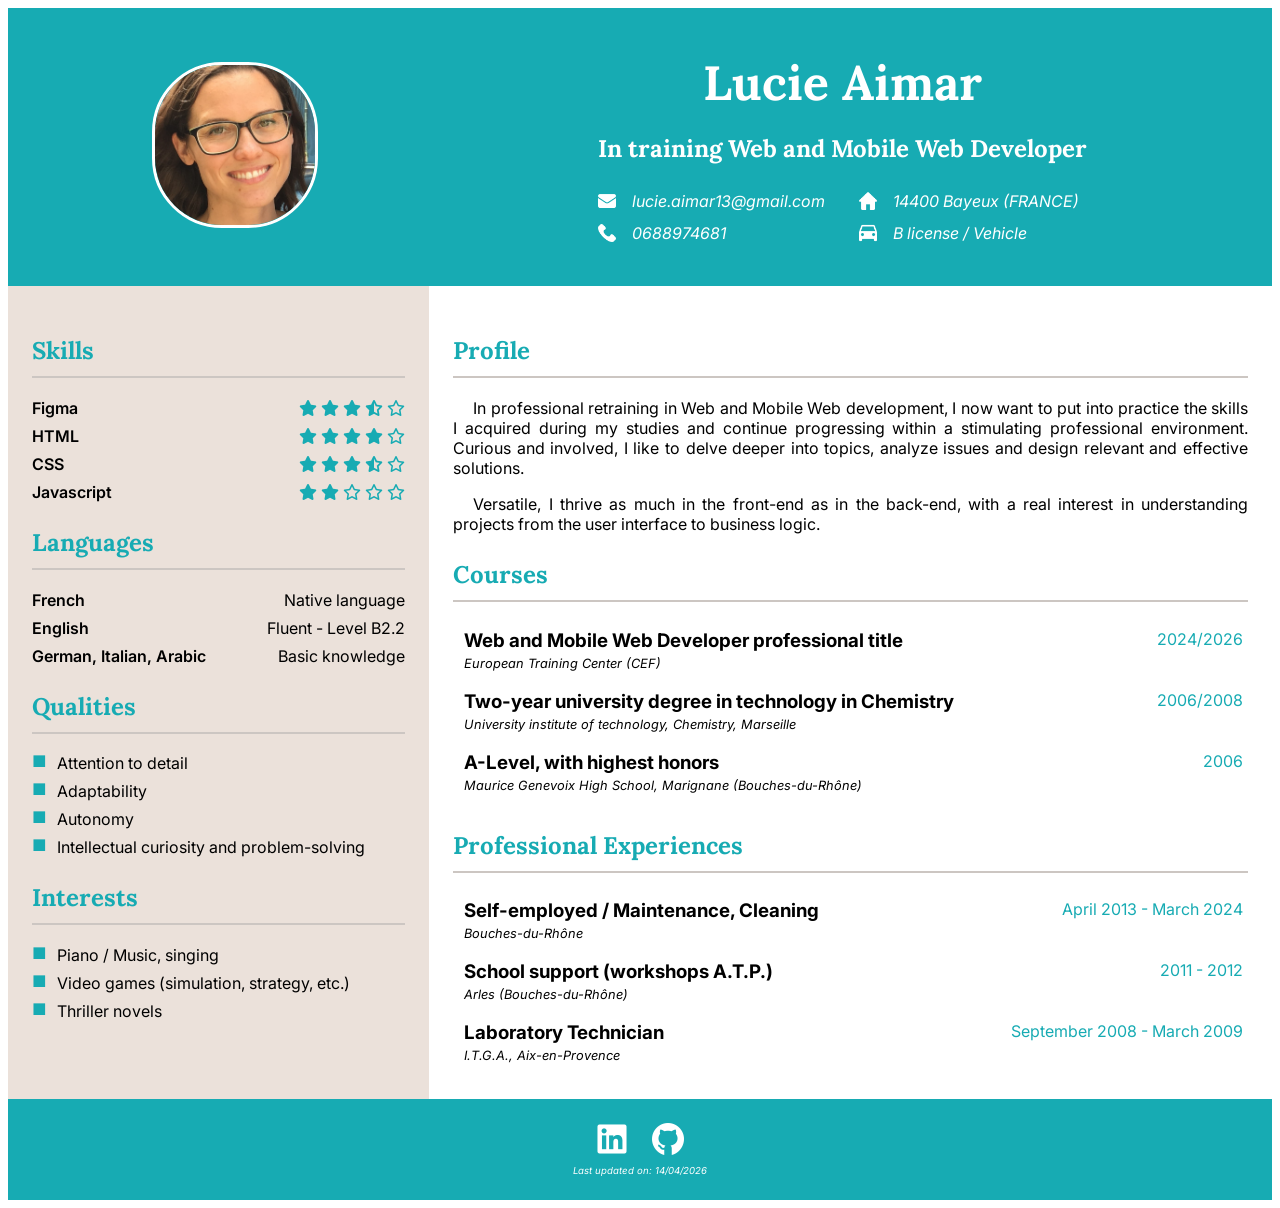
==== CV-EN/index.html @ a99bba57 "english version ok, home page with language selection ok, css adjusted (gap in aside section), image" ====
<!DOCTYPE html>
<html lang="en">
    <head>
        <meta charset="UTF-8">
        <meta name="viewport" content="width=device-width, initial-scale=1.0">
        <title>Curriculum Vitae Lucie Aimar</title>
        <link rel="stylesheet" href="../assets/css/style.css">
        <link rel="stylesheet" href="https://cdnjs.cloudflare.com/ajax/libs/font-awesome/6.5.0/css/all.min.css">
    </head>
    <body class="cv">
        <header class="cv-header">
            <a href="../assets/images/portrait.jpg" target="_blank">
                <img class="profile-picture" src="../assets/images/portrait.jpg" alt="portrait of Lucie Aimar">
            </a>
            <address class="cv-address">
                <h1>Lucie Aimar</h1>
                <h2>In training Web and Mobile Web Developer</h2>
                <div class="mail">
                    <img src="../assets/images/email.png" alt="" aria-hidden="true">
                    <a href="mailto:janedoe@gmail.com" aria-label="Send an email to Lucie Aimar">lucie.aimar13@gmail.com</a>
                </div>
                <div class="address">
                    <img src="../assets/images/home.png" alt="" aria-hidden="true">
                    <a href="https://maps.app.goo.gl/pgrXz6GzJE83Pug97" aria-label="Lucie Aimar's address" target="_blank">14400 Bayeux (FRANCE)</a>
                </div>
                <div class="phone">
                    <img src="../assets/images/phone.png" alt="" aria-hidden="true">
                    <a href="tel:0606060606" aria-label="Call Lucie Aimar">0688974681</a>
                </div>
                <div class="car-info">
                    <img src="../assets/images/car.png" alt="" aria-hidden="true">
                    <span>B license / Vehicle</span>
                </div>
            </address>
        </header>

        <aside class="cv-sidebar">

            <h2>Skills</h2>
            <div class="skills">
                <div class="skill-item">
                    <span class="skill-name">Figma</span>
                    <span class="skill-level">
                        <i class="fa-solid fa-star"></i>
                        <i class="fa-solid fa-star"></i>
                        <i class="fa-solid fa-star"></i>
                        <i class="fa-solid fa-star-half-stroke"></i>
                        <i class="fa-regular fa-star"></i>
                    </span>
                </div>
                <div class="skill-item">
                    <span class="skill-name">HTML</span>
                    <span class="skill-level">
                        <i class="fa-solid fa-star"></i>
                        <i class="fa-solid fa-star"></i>
                        <i class="fa-solid fa-star"></i>
                        <i class="fa-solid fa-star"></i>
                        <i class="fa-regular fa-star"></i>
                    </span>
                </div>
                <div class="skill-item">
                    <span class="skill-name">CSS</span>
                    <span class="skill-level">
                        <i class="fa-solid fa-star"></i>
                        <i class="fa-solid fa-star"></i>
                        <i class="fa-solid fa-star"></i>
                        <i class="fa-solid fa-star-half-stroke"></i>
                        <i class="fa-regular fa-star"></i>
                    </span>
                </div>
                <div class="skill-item">
                    <span class="skill-name">Javascript</span>
                    <span class="skill-level">
                        <i class="fa-solid fa-star"></i>
                        <i class="fa-solid fa-star"></i>
                        <i class="fa-regular fa-star"></i>
                        <i class="fa-regular fa-star"></i>
                        <i class="fa-regular fa-star"></i>
                    </span>
                </div>
            </div>

            <h2>Languages</h2>
            <div class="languages">
                <div class="language-item">
                    <span class="language-name">French</span>
                    <span class="language-level">Native language</span>
                </div>
                <div class="language-item">
                    <span class="language-name">English</span>
                    <span class="language-level">Fluent - Level B2.2</span>
                </div>
                <div class="language-item">
                    <span class="language-name">German, Italian, Arabic</span>
                    <span class="language-level">Basic knowledge</span>
                </div>
            </div>

            <h2>Qualities</h2>
            <div class="qualities">
                <ul class="qualities-list">
                    <li>Attention to detail</li>
                    <li>Adaptability</li>
                    <li>Autonomy</li>
                    <li>Intellectual curiosity and problem-solving</li>
                </ul>
            </div>

            <h2>Interests</h2>
            <div class="interests">
                <ul class="interests-list">
                    <li>Piano / Music, singing</li>
                    <li>Video games (simulation, strategy, etc.)</li>
                    <li>Thriller novels</li>
                </ul>
            </div>
        </aside>
        <main class="cv-main">
            <h2>Profile</h2>
            <p>
            In professional retraining in Web and Mobile Web development, I now want to put into practice the skills I acquired during my studies and continue progressing within a stimulating professional environment.
            Curious and involved, I like to delve deeper into topics, analyze issues and design relevant and effective solutions.
            </p>
            <p>
            Versatile, I thrive as much in the front-end as in the back-end, with a real interest in understanding projects from the user interface to business logic.
            </p>
            <section class="courses">
                <h2>Courses</h2>
                <article class="course-item">
                    <h3>Web and Mobile Web Developer professional title</h3>
                    <time>2024/2026</time>
                    <span class="place">European Training Center (CEF)</span>
                </article>
                <article class="course-item">
                    <h3>Two-year university degree in technology in Chemistry</h3>
                    <time>2006/2008</time>
                    <span class="place">University institute of technology, Chemistry, Marseille</span>
                </article>
                <article class="course-item">
                    <h3>A-Level, with highest honors</h3>
                    <time>2006</time>
                    <span class="place">Maurice Genevoix High School, Marignane (Bouches-du-Rhône)</span> 
                </article>
            </section>
            <section class="work-experiences">
                <h2>Professional Experiences</h2>
                <article class="experience-item">
                    <h3>Self-employed / Maintenance, Cleaning</h3>
                    <time>April 2013 - March 2024</time>
                    <span class="place">Bouches-du-Rhône</span>
                </article>
                <article class="experience-item">
                    <h3>School support (workshops A.T.P.)</h3>
                    <time>2011 - 2012</time>
                    <span class="place">Arles (Bouches-du-Rhône)</span>
                </article>
                <article class="experience-item">
                    <h3>Laboratory Technician</h3>
                    <time>September 2008 - March 2009</time>
                    <span class="place">I.T.G.A., Aix-en-Provence</span>
                </article>
            </section> 
        </main>
        <footer class="cv-footer">
            <div class="social-links">
                <a 
                    href="https://www.linkedin.com/in/lucie-aimar-314379104/" 
                    aria-label="Lucie Aimar’s LinkedIn profile" 
                    target="_blank" 
                    rel="noopener noreferrer"
                >
                    <img 
                        class="social-icon" 
                        src="../assets/images/linkedin-logo.png" 
                        alt="" 
                        aria-hidden="true"
                    >
                </a>
                <a 
                    href="https://github.com/Lutch-1314" 
                    aria-label="Lucie Aimar’s GitHub profile" 
                    target="_blank" 
                    rel="noopener noreferrer"
                >
                    <img 
                        class="social-icon"
                        src="../assets/images/github-logo.png"
                        alt=""
                        aria-hidden="true"
                    >
                </a>
            </div>
            <div class="footer-meta">
                <span class="cv-date">Last updated on: <time datetime="2026-04-14">14/04/2026</time></span> 
            </div>
        </footer>
    </body>
</html>
---- assets/css/style.css ----
@import url("https://fonts.googleapis.com/css2?family=Inter:ital,opsz,wght@0,14..32,100..900;1,14..32,100..900&family=Lora:ital,wght@0,400..700;1,400..700&display=swap");

body {
  font-family: "Inter", sans-serif;
  font-size: 1em;
}

.profile-picture {
  width: 160px;
  height: 160px;
  object-fit: cover;
  border: 3px solid #ffffff;
  border-radius: 70px;
}

.profile-picture:hover {
  cursor: zoom-in;
}

.cv-header {
  display: grid;
  grid-template-columns: 1fr 2fr;
  align-items: center;
  justify-items: center;
  background-color: #17abb3;
  color: #ffffff;
  height: 230px;
}

.cv-header > a {
  justify-self: center;
}

a {
  text-decoration: none;
  color: #ffffff;
}

a:focus-visible {
  outline: 3px solid #ffffff;
  outline-offset: 4px;
}

.cv-address {
  display: grid;
  grid-template-columns: 1fr 1fr;
  column-gap: 2rem;
  row-gap: 0.75rem;
  justify-items: start;
  font-style: normal;
}

.cv-address h1,
.cv-address h2 {
  grid-column: 1 / -1;
  text-align: center;
  justify-self: stretch;
}

.cv-address img {
  width: 18px;
  height: 18px;
  object-fit: contain;
}

.cv-address a,
.cv-address span {
  font-style: italic;
}

.cv-address > div {
  display: flex;
  align-items: center;
  gap: 1rem;
}

h1 {
  font-family: "Lora";
  font-size: 3em;
  margin: 0;
}

h2 {
  font-family: "Lora";
  color: #17abb3;
  font-size: 1.5em;
  padding-top: 5px;
  padding-bottom: 10px;
  border-bottom: 2px solid #ccc6c2;
}

.cv-header h2 {
  color: #ffffff;
  border-bottom: none;
  margin: 0;
  width: 100%;
  padding-top: 8px;
  padding-bottom: 15px;
}

.cv {
  display: grid;
  grid-template-rows: auto 1fr auto;
  grid-template-columns: 1fr 2fr;
  grid-template-areas:
    "header header"
    "aside  main"
    "footer footer";
}

.cv-header {
  grid-area: header;
}

.cv-sidebar {
  grid-area: aside;
  background-color: #ebe1da;
}

.cv-main {
  grid-area: main;
}

.cv-footer {
  grid-area: footer;
}

.cv-header,
.cv-sidebar,
.cv-main,
.cv-footer {
  padding: 1.5rem;
}

.skill-level {
  color: #17abb3;
}

.skill-item,
.language-item {
  display: flex;
  justify-content: space-between;
}

.skill-name,
.language-name {
  font-weight: 600;
}

ul {
  padding-left: 0px;
}

li {
  list-style: none;
}

ul li {
  display: flex;
  align-items: flex-start;
}

ul li::before {
  content: "\0025A0";
  color: #17abb3;
  margin-right: 10px;
  margin-top: -0.16em;
  flex-shrink: 0;
}

p {
  text-indent: 20px;
  text-align: justify;
}

article > time {
  color: #17abb3;
  text-align: right;
}

.place {
  font-style: italic;
  font-size: 0.8em;
  width: 100%;
  margin-bottom: 12px;
}

.course-item,
.experience-item {
  display: grid;
  grid-template-columns: 1fr auto;
  row-gap: 0.25rem;
  padding: 7px 5px 0 7px;
  border-left: 4px solid transparent;
  box-sizing: border-box;
}

.course-item h3,
.experience-item h3 {
  margin: 0;
}

.course-item .place,
.experience-item .place {
  grid-column: 1 / -1;
}

.course-item time,
.experience-item time {
  justify-self: end;
  white-space: nowrap;
}

.course-item:hover,
.experience-item:hover {
  background-color: #ebe1da;
  border-left: 4px solid #17abb3;
}

.skills,
.languages,
.qualities-list,
.interests-list {
  display: flex;
  flex-direction: column;
  gap: 0.5rem;
}

.cv-footer {
  background-color: #17abb3;
  color: #ffffff;
  font-size: 0.6em;
  font-style: italic;
  display: flex;
  flex-direction: column;
  align-items: center;
  gap: 0.5rem;
}

.social-links {
  display: flex;
  justify-content: center;
  gap: 1.5rem;
}

.social-icon {
  width: 32px;
  height: 32px;
  object-fit: contain;
}

.social-icon:hover {
  opacity: 0.7;
}

@media (max-width: 768px) {
  .cv {
    grid-template-columns: 1fr;
    grid-template-areas:
      "header"
      "main"
      "aside"
      "footer";
  }

  .cv-header {
    grid-template-columns: 1fr;
    height: auto;
    text-align: center;
    row-gap: 1rem;
  }

  .profile-picture {
    width: 120px;
    height: 120px;
    margin: 0 auto;
  }

  .cv-address {
    grid-template-columns: 1fr;
    justify-items: center;
    text-align: center;
  }

  .cv-address > div {
    justify-content: center;
  }

  h1 {
    font-size: 2.2em;
  }

  h2 {
    font-size: 1.2em;
  }

  .cv-header,
  .cv-sidebar,
  .cv-main,
  .cv-footer {
    padding: 1rem;
  }
}

@media (min-width: 769px) and (max-width: 1024px) {
  .cv {
    grid-template-columns: 1.2fr 2fr;
  }

  .cv-header {
    grid-template-columns: 180px 1fr;
    height: auto;
    row-gap: 1rem;
  }

  .profile-picture {
    width: 140px;
    height: 140px;
  }

  .cv-address {
    column-gap: 1.5rem;
    row-gap: 0.6rem;
  }

  h1 {
    font-size: 2.5em;
  }

  h2 {
    font-size: 1.3em;
  }

  .cv-sidebar {
    padding: 1.25rem;
  }

  .cv-main {
    padding: 1.25rem;
  }

  .cv-footer {
    font-size: 0.7em;
  }
}
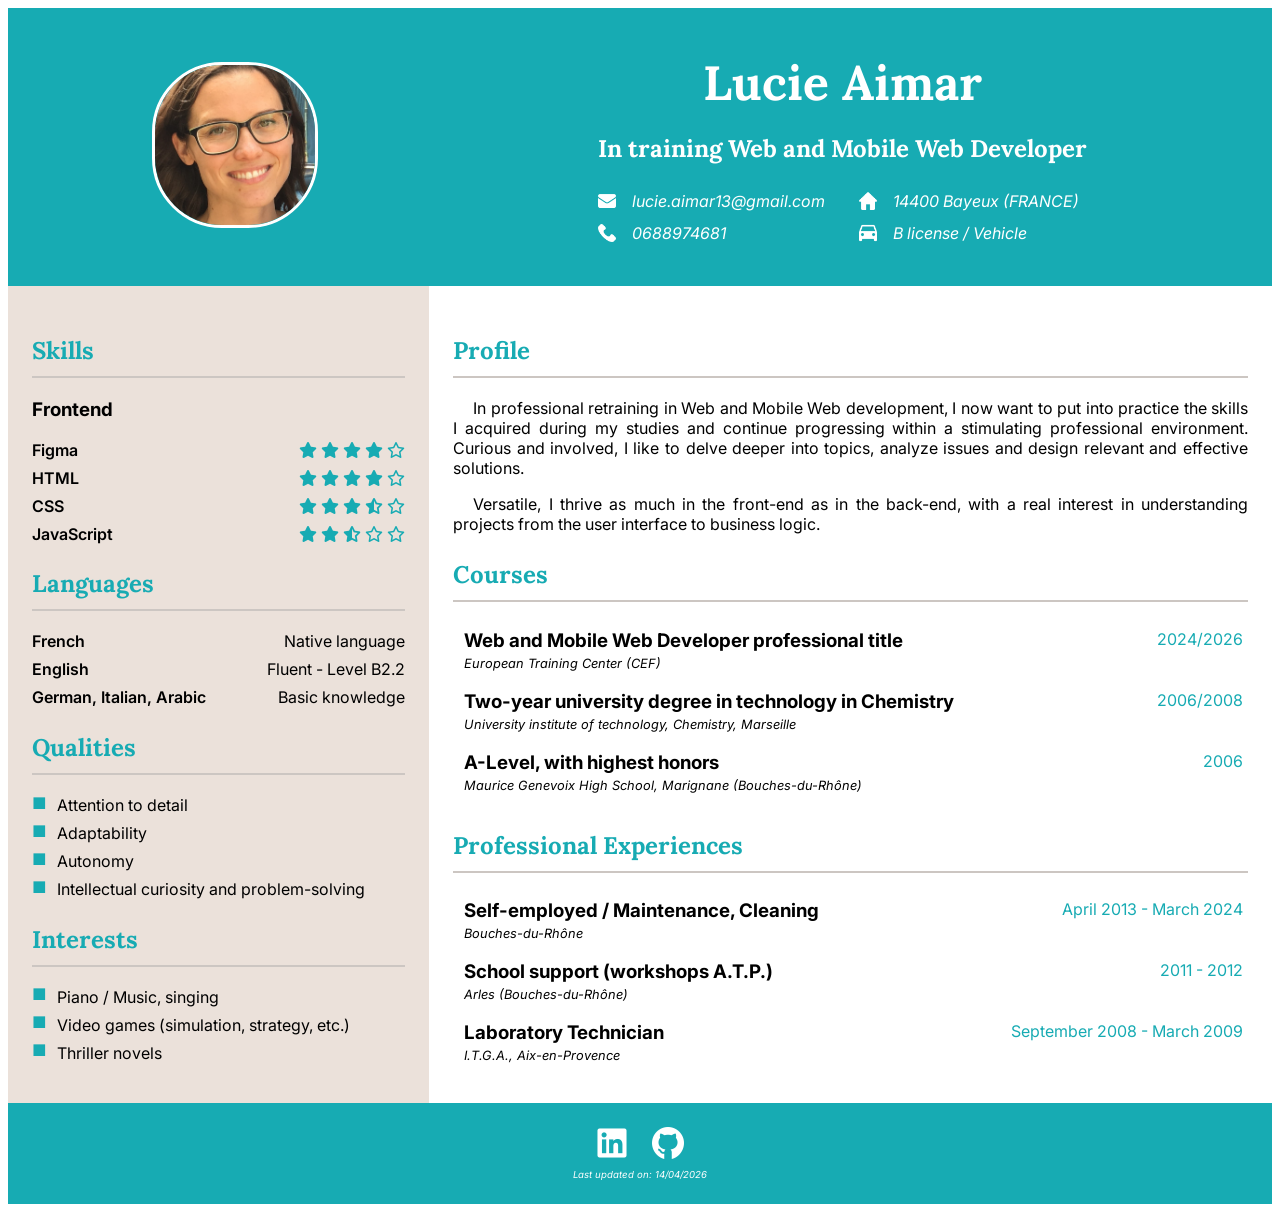
==== commit fe67af46: "layout edited, format code" ====
--- a/CV-EN/index.html
+++ b/CV-EN/index.html
@@ -1,198 +1,226 @@
-<!DOCTYPE html>
+<!doctype html>
 <html lang="en">
-    <head>
-        <meta charset="UTF-8">
-        <meta name="viewport" content="width=device-width, initial-scale=1.0">
-        <title>Curriculum Vitae Lucie Aimar</title>
-        <link rel="stylesheet" href="../assets/css/style.css">
-        <link rel="stylesheet" href="https://cdnjs.cloudflare.com/ajax/libs/font-awesome/6.5.0/css/all.min.css">
-    </head>
-    <body class="cv">
-        <header class="cv-header">
-            <a href="../assets/images/portrait.jpg" target="_blank">
-                <img class="profile-picture" src="../assets/images/portrait.jpg" alt="portrait of Lucie Aimar">
-            </a>
-            <address class="cv-address">
-                <h1>Lucie Aimar</h1>
-                <h2>In training Web and Mobile Web Developer</h2>
-                <div class="mail">
-                    <img src="../assets/images/email.png" alt="" aria-hidden="true">
-                    <a href="mailto:janedoe@gmail.com" aria-label="Send an email to Lucie Aimar">lucie.aimar13@gmail.com</a>
-                </div>
-                <div class="address">
-                    <img src="../assets/images/home.png" alt="" aria-hidden="true">
-                    <a href="https://maps.app.goo.gl/pgrXz6GzJE83Pug97" aria-label="Lucie Aimar's address" target="_blank">14400 Bayeux (FRANCE)</a>
-                </div>
-                <div class="phone">
-                    <img src="../assets/images/phone.png" alt="" aria-hidden="true">
-                    <a href="tel:0606060606" aria-label="Call Lucie Aimar">0688974681</a>
-                </div>
-                <div class="car-info">
-                    <img src="../assets/images/car.png" alt="" aria-hidden="true">
-                    <span>B license / Vehicle</span>
-                </div>
-            </address>
-        </header>
-
-        <aside class="cv-sidebar">
-
-            <h2>Skills</h2>
-            <div class="skills">
-                <div class="skill-item">
-                    <span class="skill-name">Figma</span>
-                    <span class="skill-level">
-                        <i class="fa-solid fa-star"></i>
-                        <i class="fa-solid fa-star"></i>
-                        <i class="fa-solid fa-star"></i>
-                        <i class="fa-solid fa-star-half-stroke"></i>
-                        <i class="fa-regular fa-star"></i>
-                    </span>
-                </div>
-                <div class="skill-item">
-                    <span class="skill-name">HTML</span>
-                    <span class="skill-level">
-                        <i class="fa-solid fa-star"></i>
-                        <i class="fa-solid fa-star"></i>
-                        <i class="fa-solid fa-star"></i>
-                        <i class="fa-solid fa-star"></i>
-                        <i class="fa-regular fa-star"></i>
-                    </span>
-                </div>
-                <div class="skill-item">
-                    <span class="skill-name">CSS</span>
-                    <span class="skill-level">
-                        <i class="fa-solid fa-star"></i>
-                        <i class="fa-solid fa-star"></i>
-                        <i class="fa-solid fa-star"></i>
-                        <i class="fa-solid fa-star-half-stroke"></i>
-                        <i class="fa-regular fa-star"></i>
-                    </span>
-                </div>
-                <div class="skill-item">
-                    <span class="skill-name">Javascript</span>
-                    <span class="skill-level">
-                        <i class="fa-solid fa-star"></i>
-                        <i class="fa-solid fa-star"></i>
-                        <i class="fa-regular fa-star"></i>
-                        <i class="fa-regular fa-star"></i>
-                        <i class="fa-regular fa-star"></i>
-                    </span>
-                </div>
-            </div>
-
-            <h2>Languages</h2>
-            <div class="languages">
-                <div class="language-item">
-                    <span class="language-name">French</span>
-                    <span class="language-level">Native language</span>
-                </div>
-                <div class="language-item">
-                    <span class="language-name">English</span>
-                    <span class="language-level">Fluent - Level B2.2</span>
-                </div>
-                <div class="language-item">
-                    <span class="language-name">German, Italian, Arabic</span>
-                    <span class="language-level">Basic knowledge</span>
-                </div>
-            </div>
-
-            <h2>Qualities</h2>
-            <div class="qualities">
-                <ul class="qualities-list">
-                    <li>Attention to detail</li>
-                    <li>Adaptability</li>
-                    <li>Autonomy</li>
-                    <li>Intellectual curiosity and problem-solving</li>
-                </ul>
-            </div>
-
-            <h2>Interests</h2>
-            <div class="interests">
-                <ul class="interests-list">
-                    <li>Piano / Music, singing</li>
-                    <li>Video games (simulation, strategy, etc.)</li>
-                    <li>Thriller novels</li>
-                </ul>
-            </div>
-        </aside>
-        <main class="cv-main">
-            <h2>Profile</h2>
-            <p>
-            In professional retraining in Web and Mobile Web development, I now want to put into practice the skills I acquired during my studies and continue progressing within a stimulating professional environment.
-            Curious and involved, I like to delve deeper into topics, analyze issues and design relevant and effective solutions.
-            </p>
-            <p>
-            Versatile, I thrive as much in the front-end as in the back-end, with a real interest in understanding projects from the user interface to business logic.
-            </p>
-            <section class="courses">
-                <h2>Courses</h2>
-                <article class="course-item">
-                    <h3>Web and Mobile Web Developer professional title</h3>
-                    <time>2024/2026</time>
-                    <span class="place">European Training Center (CEF)</span>
-                </article>
-                <article class="course-item">
-                    <h3>Two-year university degree in technology in Chemistry</h3>
-                    <time>2006/2008</time>
-                    <span class="place">University institute of technology, Chemistry, Marseille</span>
-                </article>
-                <article class="course-item">
-                    <h3>A-Level, with highest honors</h3>
-                    <time>2006</time>
-                    <span class="place">Maurice Genevoix High School, Marignane (Bouches-du-Rhône)</span> 
-                </article>
-            </section>
-            <section class="work-experiences">
-                <h2>Professional Experiences</h2>
-                <article class="experience-item">
-                    <h3>Self-employed / Maintenance, Cleaning</h3>
-                    <time>April 2013 - March 2024</time>
-                    <span class="place">Bouches-du-Rhône</span>
-                </article>
-                <article class="experience-item">
-                    <h3>School support (workshops A.T.P.)</h3>
-                    <time>2011 - 2012</time>
-                    <span class="place">Arles (Bouches-du-Rhône)</span>
-                </article>
-                <article class="experience-item">
-                    <h3>Laboratory Technician</h3>
-                    <time>September 2008 - March 2009</time>
-                    <span class="place">I.T.G.A., Aix-en-Provence</span>
-                </article>
-            </section> 
-        </main>
-        <footer class="cv-footer">
-            <div class="social-links">
-                <a 
-                    href="https://www.linkedin.com/in/lucie-aimar-314379104/" 
-                    aria-label="Lucie Aimar’s LinkedIn profile" 
-                    target="_blank" 
-                    rel="noopener noreferrer"
-                >
-                    <img 
-                        class="social-icon" 
-                        src="../assets/images/linkedin-logo.png" 
-                        alt="" 
-                        aria-hidden="true"
-                    >
-                </a>
-                <a 
-                    href="https://github.com/Lutch-1314" 
-                    aria-label="Lucie Aimar’s GitHub profile" 
-                    target="_blank" 
-                    rel="noopener noreferrer"
-                >
-                    <img 
-                        class="social-icon"
-                        src="../assets/images/github-logo.png"
-                        alt=""
-                        aria-hidden="true"
-                    >
-                </a>
-            </div>
-            <div class="footer-meta">
-                <span class="cv-date">Last updated on: <time datetime="2026-04-14">14/04/2026</time></span> 
-            </div>
-        </footer>
-    </body>
-</html>+  <head>
+    <meta charset="UTF-8" />
+    <meta name="viewport" content="width=device-width, initial-scale=1.0" />
+    <title>Curriculum Vitae Lucie Aimar</title>
+    <link rel="stylesheet" href="../assets/css/style.css" />
+    <link
+      rel="stylesheet"
+      href="https://cdnjs.cloudflare.com/ajax/libs/font-awesome/6.5.0/css/all.min.css"
+    />
+  </head>
+
+  <body class="cv">
+    <header class="cv-header">
+      <a href="../assets/images/portrait.jpg" target="_blank">
+        <img
+          class="profile-picture"
+          src="../assets/images/portrait.jpg"
+          alt="portrait of Lucie Aimar"
+        />
+      </a>
+      <address class="cv-address">
+        <h1>Lucie Aimar</h1>
+        <h2>In training Web and Mobile Web Developer</h2>
+        <div class="mail">
+          <img src="../assets/images/email.png" alt="" aria-hidden="true" />
+          <a
+            href="mailto:janedoe@gmail.com"
+            aria-label="Send an email to Lucie Aimar"
+            >lucie.aimar13@gmail.com</a
+          >
+        </div>
+        <div class="address">
+          <img src="../assets/images/home.png" alt="" aria-hidden="true" />
+          <a
+            href="https://maps.app.goo.gl/pgrXz6GzJE83Pug97"
+            aria-label="Lucie Aimar's address"
+            target="_blank"
+            >14400 Bayeux (FRANCE)</a
+          >
+        </div>
+        <div class="phone">
+          <img src="../assets/images/phone.png" alt="" aria-hidden="true" />
+          <a href="tel:0606060606" aria-label="Call Lucie Aimar">0688974681</a>
+        </div>
+        <div class="car-info">
+          <img src="../assets/images/car.png" alt="" aria-hidden="true" />
+          <span>B license / Vehicle</span>
+        </div>
+      </address>
+    </header>
+
+    <aside class="cv-sidebar">
+      <h2>Skills</h2>
+      <h3>Frontend</h3>
+      <div class="skills">
+        <div class="skill-item">
+          <span class="skill-name">Figma</span>
+          <span class="skill-level">
+            <i class="fa-solid fa-star"></i>
+            <i class="fa-solid fa-star"></i>
+            <i class="fa-solid fa-star"></i>
+            <i class="fa-solid fa-star"></i>
+            <i class="fa-regular fa-star"></i>
+          </span>
+        </div>
+        <div class="skill-item">
+          <span class="skill-name">HTML</span>
+          <span class="skill-level">
+            <i class="fa-solid fa-star"></i>
+            <i class="fa-solid fa-star"></i>
+            <i class="fa-solid fa-star"></i>
+            <i class="fa-solid fa-star"></i>
+            <i class="fa-regular fa-star"></i>
+          </span>
+        </div>
+        <div class="skill-item">
+          <span class="skill-name">CSS</span>
+          <span class="skill-level">
+            <i class="fa-solid fa-star"></i>
+            <i class="fa-solid fa-star"></i>
+            <i class="fa-solid fa-star"></i>
+            <i class="fa-solid fa-star-half-stroke"></i>
+            <i class="fa-regular fa-star"></i>
+          </span>
+        </div>
+        <div class="skill-item">
+          <span class="skill-name">JavaScript</span>
+          <span class="skill-level">
+            <i class="fa-solid fa-star"></i>
+            <i class="fa-solid fa-star"></i>
+            <i class="fa-solid fa-star-half-stroke"></i>
+            <i class="fa-regular fa-star"></i>
+            <i class="fa-regular fa-star"></i>
+          </span>
+        </div>
+      </div>
+
+      <h2>Languages</h2>
+      <div class="languages">
+        <div class="language-item">
+          <span class="language-name">French</span>
+          <span class="language-level">Native language</span>
+        </div>
+        <div class="language-item">
+          <span class="language-name">English</span>
+          <span class="language-level">Fluent - Level B2.2</span>
+        </div>
+        <div class="language-item">
+          <span class="language-name">German, Italian, Arabic</span>
+          <span class="language-level">Basic knowledge</span>
+        </div>
+      </div>
+
+      <h2>Qualities</h2>
+      <ul class="qualities-list">
+        <li>Attention to detail</li>
+        <li>Adaptability</li>
+        <li>Autonomy</li>
+        <li>Intellectual curiosity and problem-solving</li>
+      </ul>
+
+      <h2>Interests</h2>
+      <ul class="interests-list">
+        <li>Piano / Music, singing</li>
+        <li>Video games (simulation, strategy, etc.)</li>
+        <li>Thriller novels</li>
+      </ul>
+    </aside>
+
+    <main class="cv-main">
+      <h2>Profile</h2>
+      <p>
+        In professional retraining in Web and Mobile Web development, I now want
+        to put into practice the skills I acquired during my studies and
+        continue progressing within a stimulating professional environment.
+        Curious and involved, I like to delve deeper into topics, analyze issues
+        and design relevant and effective solutions.
+      </p>
+      <p>
+        Versatile, I thrive as much in the front-end as in the back-end, with a
+        real interest in understanding projects from the user interface to
+        business logic.
+      </p>
+
+      <section class="courses">
+        <h2>Courses</h2>
+        <article class="course-item">
+          <h3>Web and Mobile Web Developer professional title</h3>
+          <time>2024/2026</time>
+          <span class="place">European Training Center (CEF)</span>
+        </article>
+        <article class="course-item">
+          <h3>Two-year university degree in technology in Chemistry</h3>
+          <time>2006/2008</time>
+          <span class="place"
+            >University institute of technology, Chemistry, Marseille</span
+          >
+        </article>
+        <article class="course-item">
+          <h3>A-Level, with highest honors</h3>
+          <time>2006</time>
+          <span class="place"
+            >Maurice Genevoix High School, Marignane (Bouches-du-Rhône)</span
+          >
+        </article>
+      </section>
+
+      <section class="work-experiences">
+        <h2>Professional Experiences</h2>
+        <article class="experience-item">
+          <h3>Self-employed / Maintenance, Cleaning</h3>
+          <time>April 2013 - March 2024</time>
+          <span class="place">Bouches-du-Rhône</span>
+        </article>
+        <article class="experience-item">
+          <h3>School support (workshops A.T.P.)</h3>
+          <time>2011 - 2012</time>
+          <span class="place">Arles (Bouches-du-Rhône)</span>
+        </article>
+        <article class="experience-item">
+          <h3>Laboratory Technician</h3>
+          <time>September 2008 - March 2009</time>
+          <span class="place">I.T.G.A., Aix-en-Provence</span>
+        </article>
+      </section>
+    </main>
+
+    <footer class="cv-footer">
+      <div class="social-links">
+        <a
+          href="https://www.linkedin.com/in/lucie-aimar-314379104/"
+          aria-label="Lucie Aimar's LinkedIn profile"
+          target="_blank"
+          rel="noopener noreferrer"
+        >
+          <img
+            class="social-icon"
+            src="../assets/images/linkedin-logo.png"
+            alt=""
+            aria-hidden="true"
+          />
+        </a>
+        <a
+          href="https://github.com/Lutch-1314"
+          aria-label="Lucie Aimar's GitHub profile"
+          target="_blank"
+          rel="noopener noreferrer"
+        >
+          <img
+            class="social-icon"
+            src="../assets/images/github-logo.png"
+            alt=""
+            aria-hidden="true"
+          />
+        </a>
+      </div>
+      <div class="footer-meta">
+        <span class="cv-date"
+          >Last updated on: <time datetime="2026-04-14">14/04/2026</time></span
+        >
+      </div>
+    </footer>
+  </body>
+</html>
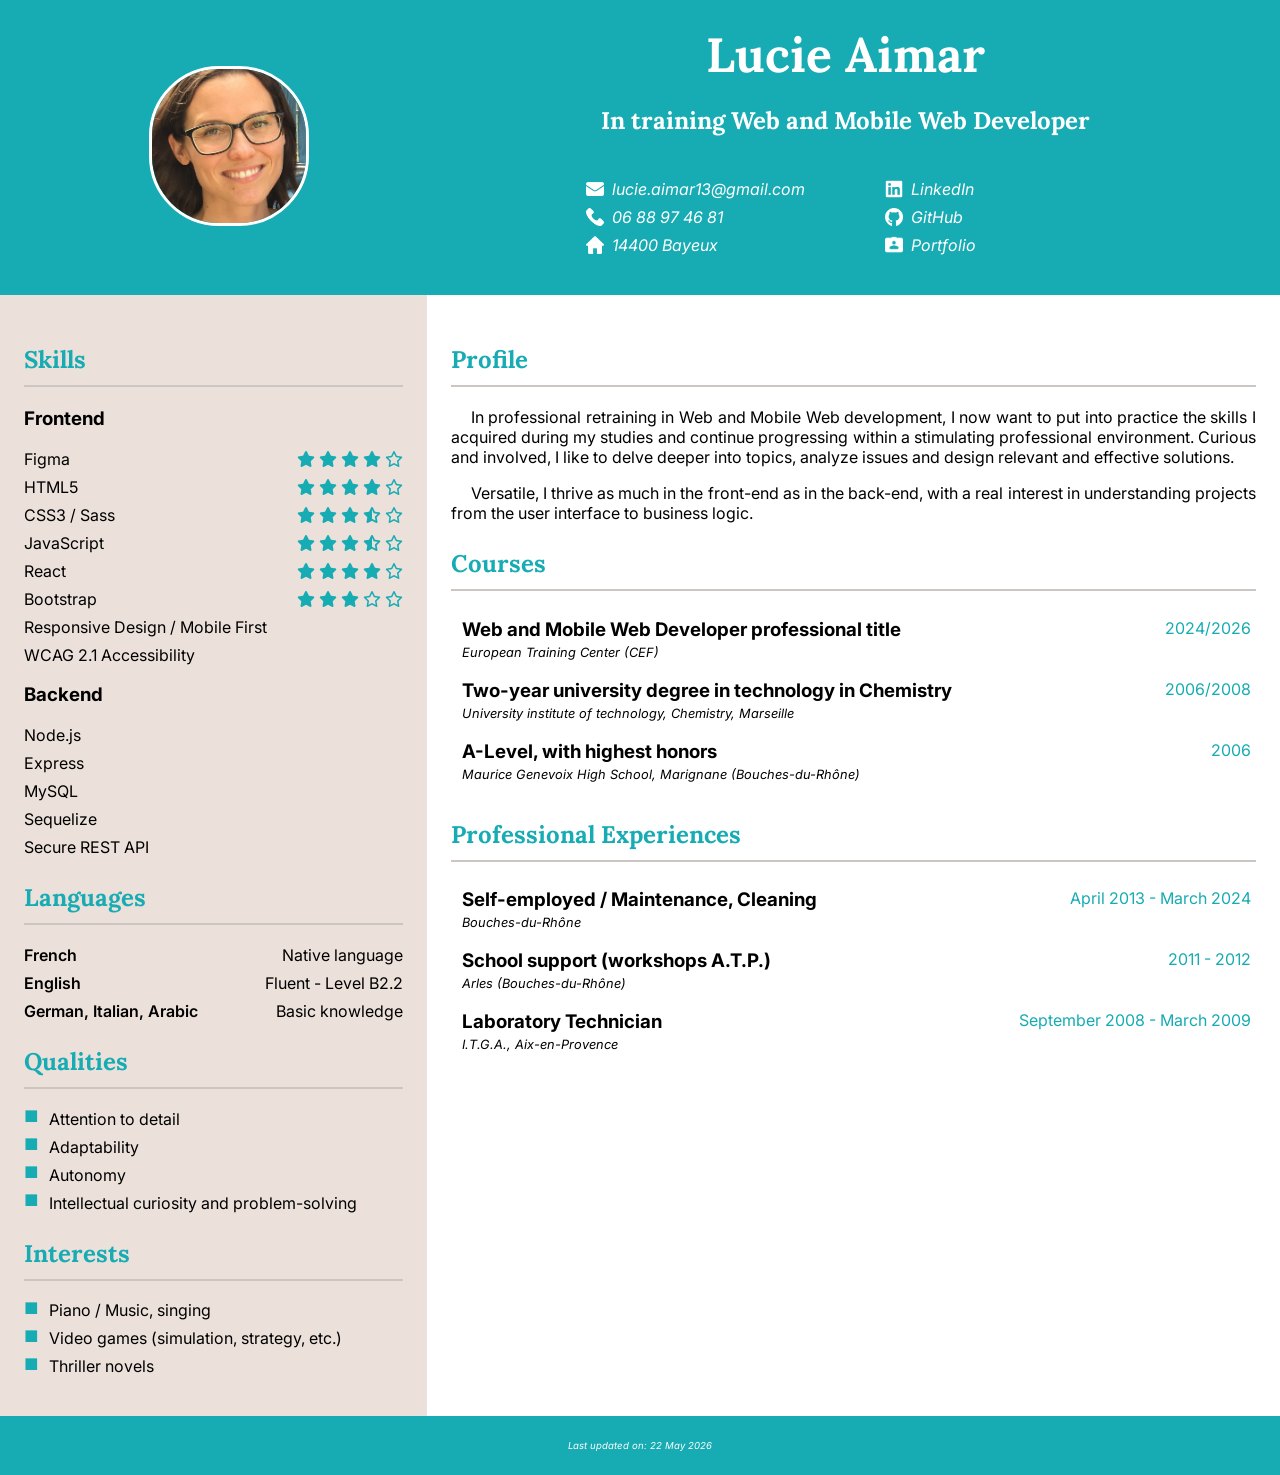
==== commit 6027f0f4: "skills updated, social links moved to header, layout adjusted, cleaned code" ====
--- a/CV-EN/index.html
+++ b/CV-EN/index.html
@@ -13,49 +13,109 @@
 
   <body class="cv">
     <header class="cv-header">
-      <a href="../assets/images/portrait.jpg" target="_blank">
+      <a
+        href="../assets/images/portrait.jpg"
+        target="_blank"
+        rel="noopener noreferrer"
+      >
         <img
           class="profile-picture"
           src="../assets/images/portrait.jpg"
-          alt="portrait of Lucie Aimar"
+          alt="Portrait de Lucie Aimar"
         />
       </a>
-      <address class="cv-address">
+      <div class="header-content">
         <h1>Lucie Aimar</h1>
         <h2>In training Web and Mobile Web Developer</h2>
-        <div class="mail">
-          <img src="../assets/images/email.png" alt="" aria-hidden="true" />
-          <a
-            href="mailto:janedoe@gmail.com"
-            aria-label="Send an email to Lucie Aimar"
-            >lucie.aimar13@gmail.com</a
-          >
+
+        <div class="header-links">
+          <ul class="contact-list">
+            <li class="mail">
+              <img src="../assets/icons/email.png" alt="" aria-hidden="true" />
+              <a
+                href="mailto:lucie.aimar13@gmail.com"
+                aria-label="Send an email to Lucie Aimar"
+                >lucie.aimar13@gmail.com</a
+              >
+            </li>
+            <li class="phone">
+              <img src="../assets/icons/phone.png" alt="" aria-hidden="true" />
+              <a href="tel:0606060606" aria-label="Call Lucie Aimar"
+                >06 88 97 46 81</a
+              >
+            </li>
+            <li class="location">
+              <img src="../assets/icons/home.png" alt="" aria-hidden="true" />
+              <a
+                href="https://maps.app.goo.gl/pgrXz6GzJE83Pug97"
+                aria-label="Lucie Aimar's address"
+                target="_blank"
+                rel="noopener noreferrer"
+                >14400 Bayeux</a
+              >
+            </li>
+          </ul>
+
+          <ul class="network-list">
+            <li class="linkedin-link">
+              <img
+                class="social-icon"
+                src="../assets/icons/linkedin-logo.png"
+                alt=""
+                aria-hidden="true"
+              />
+              <a
+                href="https://www.linkedin.com/in/lucie-aimar-314379104/"
+                aria-label="Lucie Aimar's LinkedIn profile"
+                target="_blank"
+                rel="noopener noreferrer"
+              >
+                LinkedIn
+              </a>
+            </li>
+            <li class="github-link">
+              <img
+                class="social-icon"
+                src="../assets/icons/github-logo.png"
+                alt=""
+                aria-hidden="true"
+              />
+              <a
+                href="https://github.com/Lutch-1314"
+                aria-label="Lucie Aimar's GitHub profile"
+                target="_blank"
+                rel="noopener noreferrer"
+              >
+                GitHub
+              </a>
+            </li>
+            <li class="portfolio-link">
+              <img
+                class="social-icon"
+                src="../assets/icons/portfolio.png"
+                alt=""
+                aria-hidden="true"
+              />
+              <a
+                href="#"
+                aria-label="Lucie Aimar's portfolio available soon"
+                target="_blank"
+                rel="noopener noreferrer"
+              >
+                Portfolio
+              </a>
+            </li>
+          </ul>
         </div>
-        <div class="address">
-          <img src="../assets/images/home.png" alt="" aria-hidden="true" />
-          <a
-            href="https://maps.app.goo.gl/pgrXz6GzJE83Pug97"
-            aria-label="Lucie Aimar's address"
-            target="_blank"
-            >14400 Bayeux (FRANCE)</a
-          >
-        </div>
-        <div class="phone">
-          <img src="../assets/images/phone.png" alt="" aria-hidden="true" />
-          <a href="tel:0606060606" aria-label="Call Lucie Aimar">0688974681</a>
-        </div>
-        <div class="car-info">
-          <img src="../assets/images/car.png" alt="" aria-hidden="true" />
-          <span>B license / Vehicle</span>
-        </div>
-      </address>
+      </div>
     </header>
 
     <aside class="cv-sidebar">
       <h2>Skills</h2>
+
       <h3>Frontend</h3>
-      <div class="skills">
-        <div class="skill-item">
+      <ul class="skills">
+        <li class="skill-item">
           <span class="skill-name">Figma</span>
           <span class="skill-level">
             <i class="fa-solid fa-star"></i>
@@ -64,19 +124,19 @@
             <i class="fa-solid fa-star"></i>
             <i class="fa-regular fa-star"></i>
           </span>
-        </div>
-        <div class="skill-item">
-          <span class="skill-name">HTML</span>
-          <span class="skill-level">
-            <i class="fa-solid fa-star"></i>
-            <i class="fa-solid fa-star"></i>
-            <i class="fa-solid fa-star"></i>
-            <i class="fa-solid fa-star"></i>
-            <i class="fa-regular fa-star"></i>
-          </span>
-        </div>
-        <div class="skill-item">
-          <span class="skill-name">CSS</span>
+        </li>
+        <li class="skill-item">
+          <span class="skill-name">HTML5</span>
+          <span class="skill-level">
+            <i class="fa-solid fa-star"></i>
+            <i class="fa-solid fa-star"></i>
+            <i class="fa-solid fa-star"></i>
+            <i class="fa-solid fa-star"></i>
+            <i class="fa-regular fa-star"></i>
+          </span>
+        </li>
+        <li class="skill-item">
+          <span class="skill-name">CSS3 / Sass</span>
           <span class="skill-level">
             <i class="fa-solid fa-star"></i>
             <i class="fa-solid fa-star"></i>
@@ -84,34 +144,65 @@
             <i class="fa-solid fa-star-half-stroke"></i>
             <i class="fa-regular fa-star"></i>
           </span>
-        </div>
-        <div class="skill-item">
+        </li>
+        <li class="skill-item">
           <span class="skill-name">JavaScript</span>
           <span class="skill-level">
             <i class="fa-solid fa-star"></i>
             <i class="fa-solid fa-star"></i>
+            <i class="fa-solid fa-star"></i>
             <i class="fa-solid fa-star-half-stroke"></i>
             <i class="fa-regular fa-star"></i>
-            <i class="fa-regular fa-star"></i>
-          </span>
-        </div>
-      </div>
+          </span>
+        </li>
+        <li class="skill-item">
+          <span class="skill-name">React</span>
+          <span class="skill-level">
+            <i class="fa-solid fa-star"></i>
+            <i class="fa-solid fa-star"></i>
+            <i class="fa-solid fa-star"></i>
+            <i class="fa-solid fa-star"></i>
+            <i class="fa-regular fa-star"></i>
+          </span>
+        </li>
+        <li class="skill-item">
+          <span class="skill-name">Bootstrap</span>
+          <span class="skill-level">
+            <i class="fa-solid fa-star"></i>
+            <i class="fa-solid fa-star"></i>
+            <i class="fa-solid fa-star"></i>
+            <i class="fa-regular fa-star"></i>
+            <i class="fa-regular fa-star"></i>
+          </span>
+        </li>
+        <li class="skill-item">Responsive Design / Mobile First</li>
+        <li class="skill-item">WCAG 2.1 Accessibility</li>
+      </ul>
+
+      <h3>Backend</h3>
+      <ul class="skills">
+        <li class="skill-item">Node.js</li>
+        <li class="skill-item">Express</li>
+        <li class="skill-item">MySQL</li>
+        <li class="skill-item">Sequelize</li>
+        <li class="skill-item">Secure REST API</li>
+      </ul>
 
       <h2>Languages</h2>
-      <div class="languages">
-        <div class="language-item">
+      <ul class="languages">
+        <li class="language-item">
           <span class="language-name">French</span>
           <span class="language-level">Native language</span>
-        </div>
-        <div class="language-item">
+        </li>
+        <li class="language-item">
           <span class="language-name">English</span>
           <span class="language-level">Fluent - Level B2.2</span>
-        </div>
-        <div class="language-item">
+        </li>
+        <li class="language-item">
           <span class="language-name">German, Italian, Arabic</span>
           <span class="language-level">Basic knowledge</span>
-        </div>
-      </div>
+        </li>
+      </ul>
 
       <h2>Qualities</h2>
       <ul class="qualities-list">
@@ -188,37 +279,9 @@
     </main>
 
     <footer class="cv-footer">
-      <div class="social-links">
-        <a
-          href="https://www.linkedin.com/in/lucie-aimar-314379104/"
-          aria-label="Lucie Aimar's LinkedIn profile"
-          target="_blank"
-          rel="noopener noreferrer"
-        >
-          <img
-            class="social-icon"
-            src="../assets/images/linkedin-logo.png"
-            alt=""
-            aria-hidden="true"
-          />
-        </a>
-        <a
-          href="https://github.com/Lutch-1314"
-          aria-label="Lucie Aimar's GitHub profile"
-          target="_blank"
-          rel="noopener noreferrer"
-        >
-          <img
-            class="social-icon"
-            src="../assets/images/github-logo.png"
-            alt=""
-            aria-hidden="true"
-          />
-        </a>
-      </div>
       <div class="footer-meta">
         <span class="cv-date"
-          >Last updated on: <time datetime="2026-04-14">14/04/2026</time></span
+          >Last updated on: <time datetime="2026-05-22">22 May 2026</time></span
         >
       </div>
     </footer>
--- a/assets/css/style.css
+++ b/assets/css/style.css
@@ -1,8 +1,16 @@
 @import url("https://fonts.googleapis.com/css2?family=Inter:ital,opsz,wght@0,14..32,100..900;1,14..32,100..900&family=Lora:ital,wght@0,400..700;1,400..700&display=swap");
+
+*,
+*::before,
+*::after {
+  box-sizing: border-box;
+}
 
 body {
   font-family: "Inter", sans-serif;
   font-size: 1em;
+  margin: 0;
+  padding: 0;
 }
 
 .profile-picture {
@@ -24,7 +32,6 @@
   justify-items: center;
   background-color: #17abb3;
   color: #ffffff;
-  height: 230px;
 }
 
 .cv-header > a {
@@ -41,37 +48,51 @@
   outline-offset: 4px;
 }
 
-.cv-address {
+.header-content {
   display: grid;
   grid-template-columns: 1fr 1fr;
-  column-gap: 2rem;
+  column-gap: 5rem;
   row-gap: 0.75rem;
   justify-items: start;
   font-style: normal;
 }
 
-.cv-address h1,
-.cv-address h2 {
+.header-content h1,
+.header-content h2 {
   grid-column: 1 / -1;
   text-align: center;
   justify-self: stretch;
 }
 
-.cv-address img {
+.header-content img {
   width: 18px;
   height: 18px;
   object-fit: contain;
 }
 
-.cv-address a,
-.cv-address span {
+.header-content a {
   font-style: italic;
 }
 
-.cv-address > div {
+.header-content a:hover {
+  text-decoration: underline;
+}
+
+.header-links {
+  display: contents;
+}
+
+.contact-list,
+.network-list {
+  display: flex;
+  flex-direction: column;
+  gap: 0.5rem;
+}
+
+.header-content li {
   display: flex;
   align-items: center;
-  gap: 1rem;
+  gap: 0.5rem;
 }
 
 h1 {
@@ -142,7 +163,6 @@
   justify-content: space-between;
 }
 
-.skill-name,
 .language-name {
   font-weight: 600;
 }
@@ -160,7 +180,8 @@
   align-items: flex-start;
 }
 
-ul li::before {
+.qualities-list > li::before,
+.interests-list > li::before {
   content: "\0025A0";
   color: #17abb3;
   margin-right: 10px;
@@ -192,7 +213,6 @@
   row-gap: 0.25rem;
   padding: 7px 5px 0 7px;
   border-left: 4px solid transparent;
-  box-sizing: border-box;
 }
 
 .course-item h3,
@@ -235,18 +255,6 @@
   flex-direction: column;
   align-items: center;
   gap: 0.5rem;
-}
-
-.social-links {
-  display: flex;
-  justify-content: center;
-  gap: 1.5rem;
-}
-
-.social-icon {
-  width: 32px;
-  height: 32px;
-  object-fit: contain;
 }
 
 .social-icon:hover {
@@ -265,25 +273,22 @@
 
   .cv-header {
     grid-template-columns: 1fr;
-    height: auto;
-    text-align: center;
     row-gap: 1rem;
   }
 
   .profile-picture {
     width: 120px;
     height: 120px;
-    margin: 0 auto;
-  }
-
-  .cv-address {
+  }
+
+  .header-content {
     grid-template-columns: 1fr;
-    justify-items: center;
-    text-align: center;
-  }
-
-  .cv-address > div {
-    justify-content: center;
+  }
+
+  .header-links {
+    display: flex;
+    flex-direction: column;
+    justify-self: center;
   }
 
   h1 {
@@ -301,45 +306,3 @@
     padding: 1rem;
   }
 }
-
-@media (min-width: 769px) and (max-width: 1024px) {
-  .cv {
-    grid-template-columns: 1.2fr 2fr;
-  }
-
-  .cv-header {
-    grid-template-columns: 180px 1fr;
-    height: auto;
-    row-gap: 1rem;
-  }
-
-  .profile-picture {
-    width: 140px;
-    height: 140px;
-  }
-
-  .cv-address {
-    column-gap: 1.5rem;
-    row-gap: 0.6rem;
-  }
-
-  h1 {
-    font-size: 2.5em;
-  }
-
-  h2 {
-    font-size: 1.3em;
-  }
-
-  .cv-sidebar {
-    padding: 1.25rem;
-  }
-
-  .cv-main {
-    padding: 1.25rem;
-  }
-
-  .cv-footer {
-    font-size: 0.7em;
-  }
-}
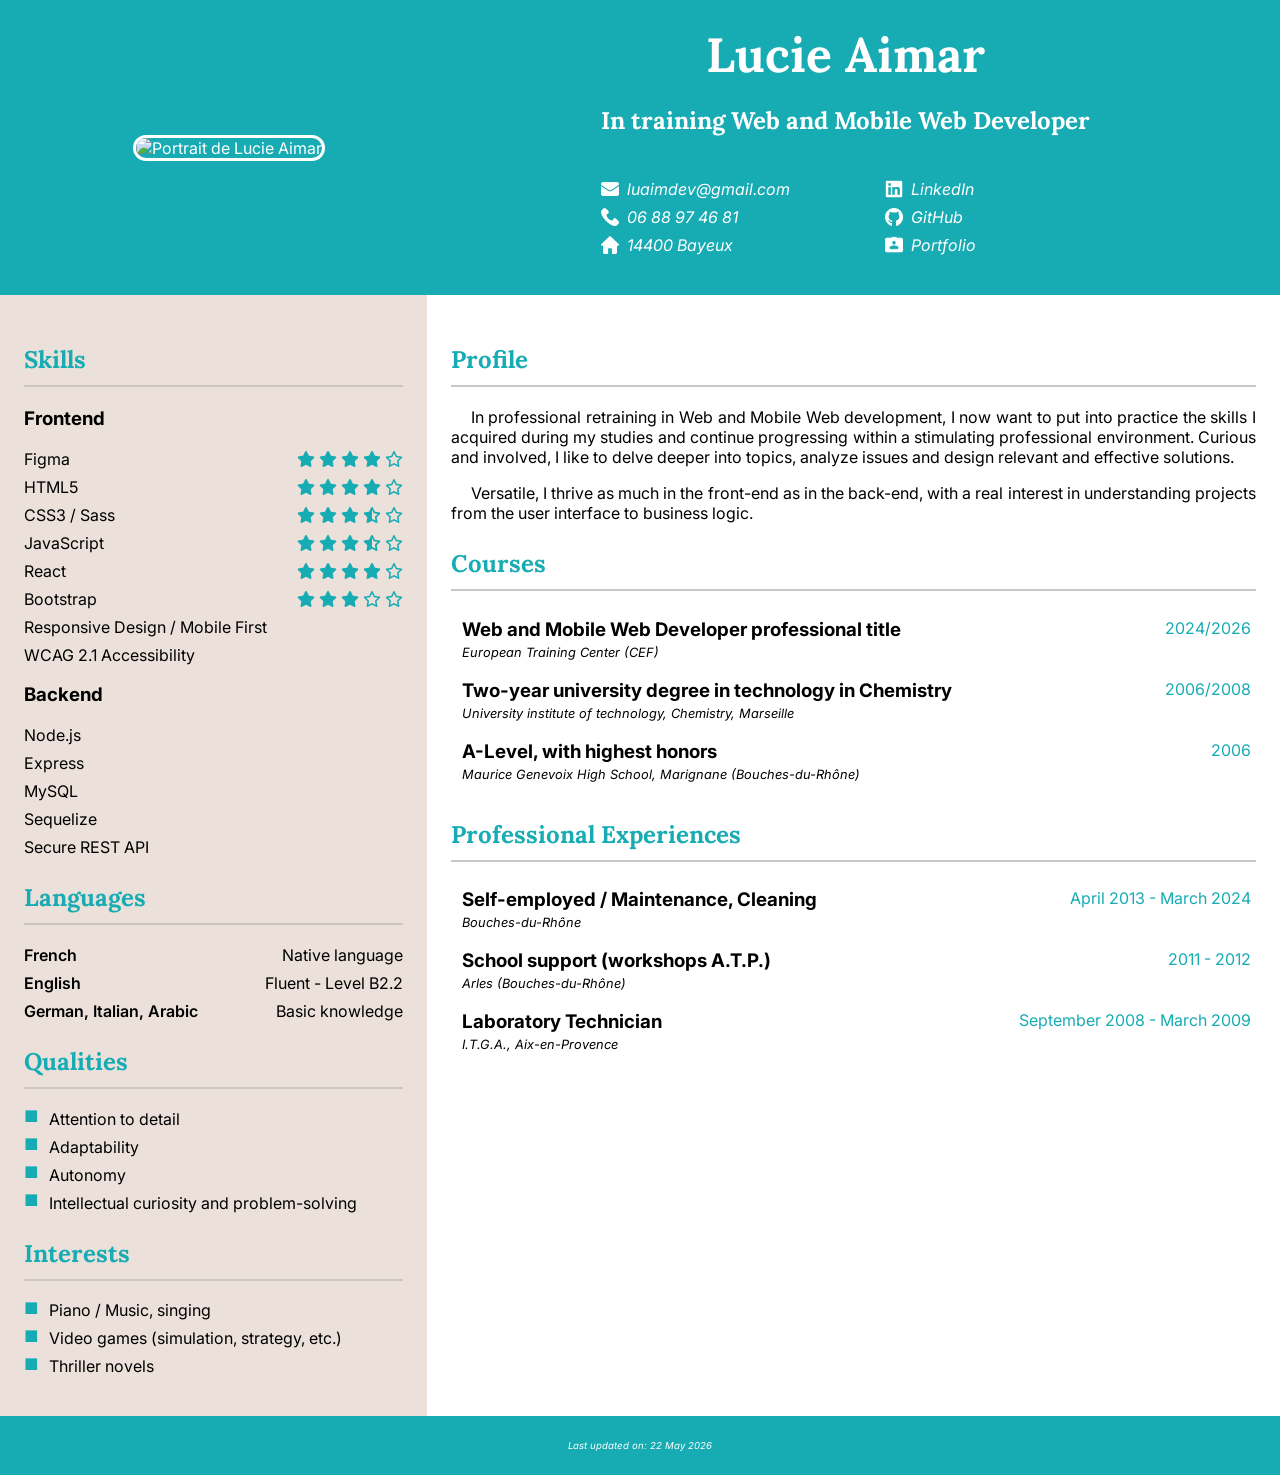
==== commit 3a038d46: "mail changed and profile photo edited" ====
--- a/CV-EN/index.html
+++ b/CV-EN/index.html
@@ -3,7 +3,8 @@
   <head>
     <meta charset="UTF-8" />
     <meta name="viewport" content="width=device-width, initial-scale=1.0" />
-    <title>Curriculum Vitae Lucie Aimar</title>
+    <title>CV Lucie Aimar - Web and Mobile Web Developer</title>
+    <link rel="icon" href="../assets/icons/favicon.png" />
     <link rel="stylesheet" href="../assets/css/style.css" />
     <link
       rel="stylesheet"
@@ -33,9 +34,9 @@
             <li class="mail">
               <img src="../assets/icons/email.png" alt="" aria-hidden="true" />
               <a
-                href="mailto:lucie.aimar13@gmail.com"
+                href="mailto:luaimdev@gmail.com"
                 aria-label="Send an email to Lucie Aimar"
-                >lucie.aimar13@gmail.com</a
+                >luaimdev@gmail.com</a
               >
             </li>
             <li class="phone">
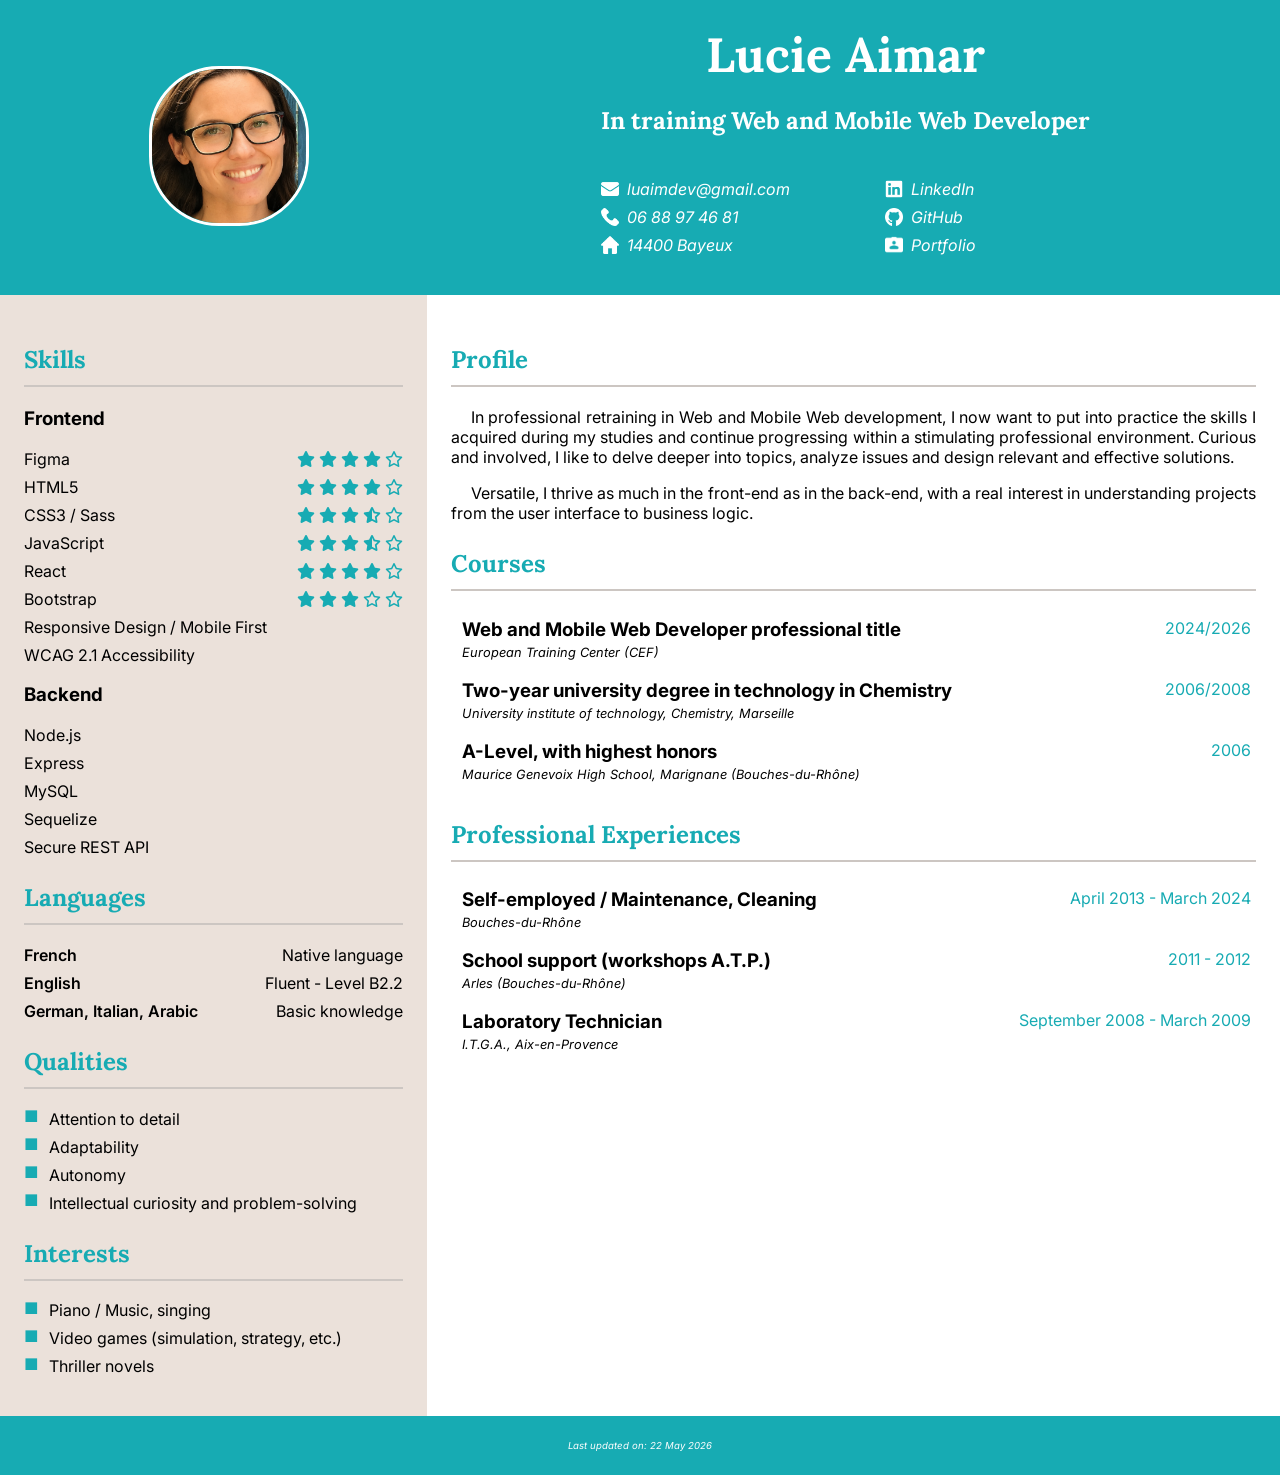
==== commit 96730c8a: "fix: img portrait extension" ====
--- a/CV-EN/index.html
+++ b/CV-EN/index.html
@@ -15,13 +15,13 @@
   <body class="cv">
     <header class="cv-header">
       <a
-        href="../assets/images/portrait.jpg"
+        href="../assets/images/portrait.png"
         target="_blank"
         rel="noopener noreferrer"
       >
         <img
           class="profile-picture"
-          src="../assets/images/portrait.jpg"
+          src="../assets/images/portrait.png"
           alt="Portrait de Lucie Aimar"
         />
       </a>
